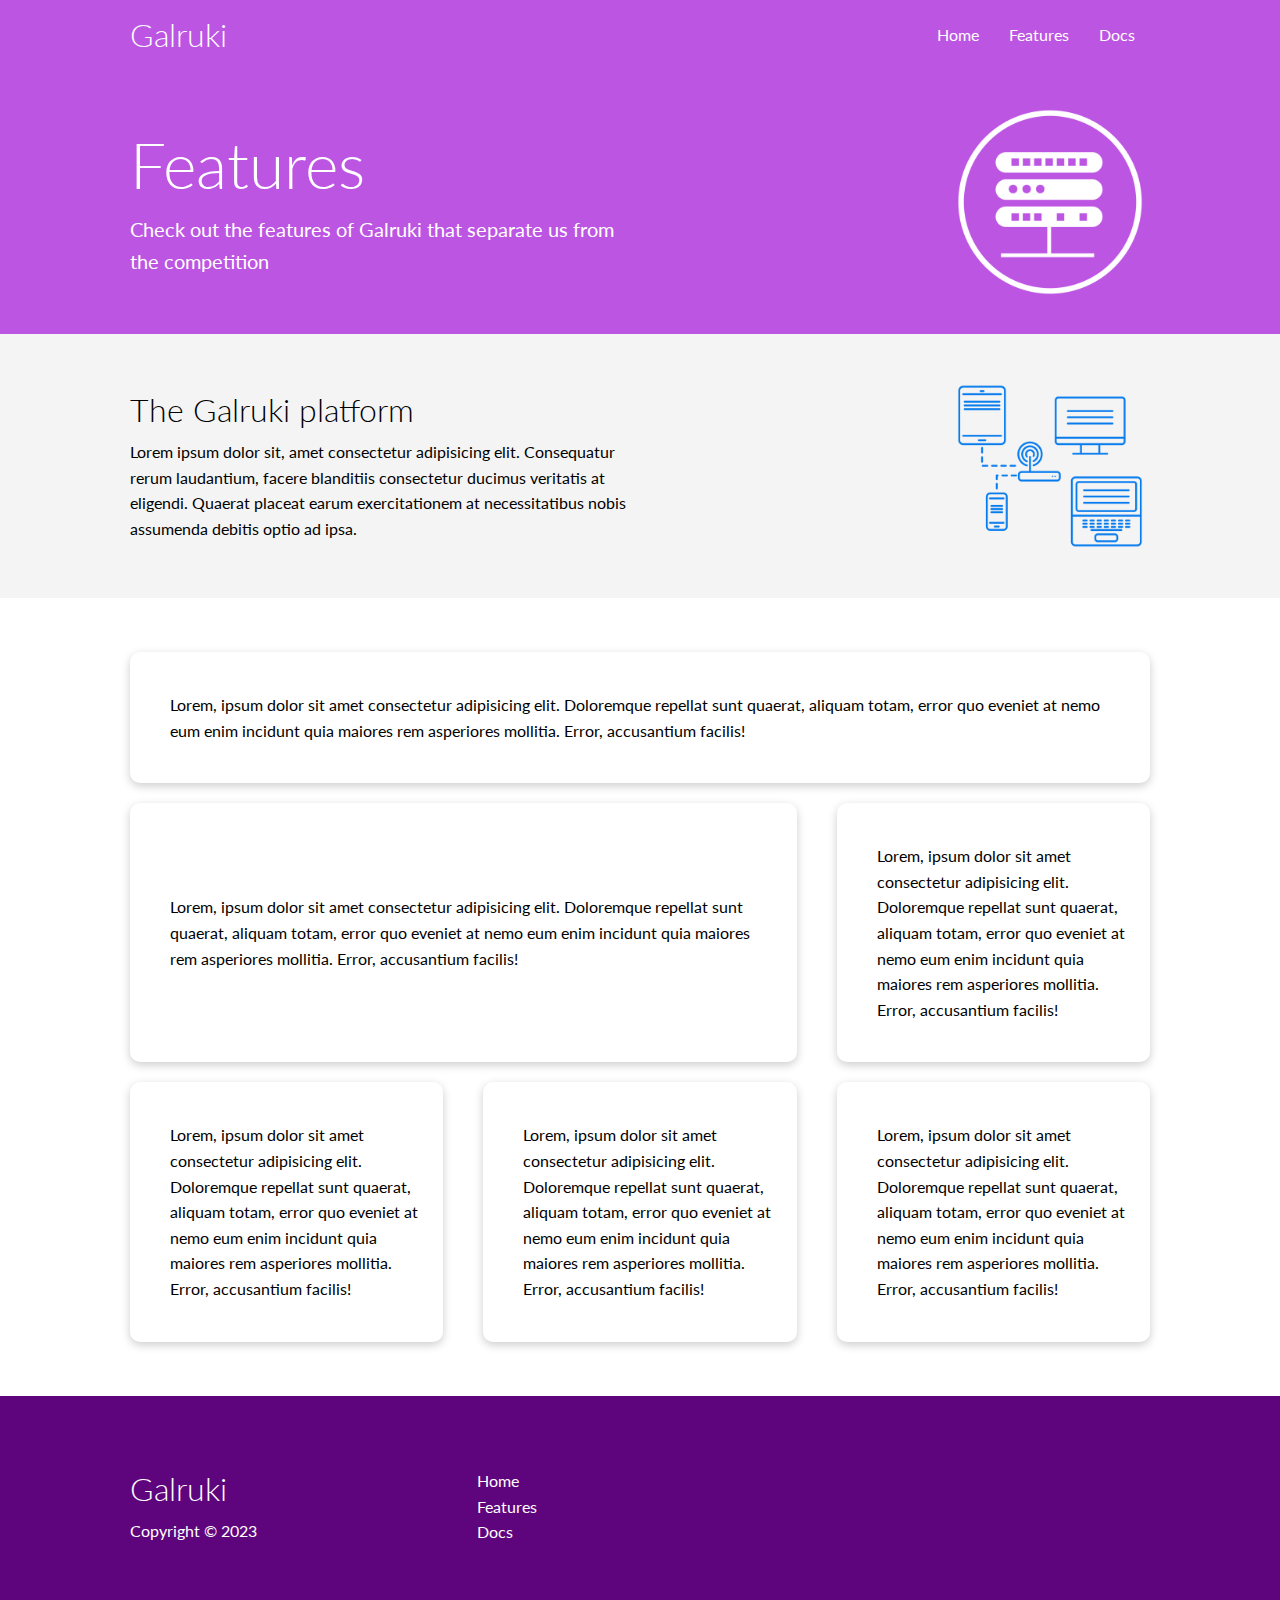
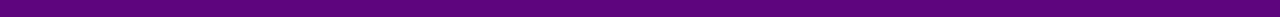
==== features.html @ ae35f064 "first commit" ====
<!DOCTYPE html>
<html lang="en">

<head>
  <meta charset="UTF-8">
  <meta name="viewport" content="width=device-width, initial-scale=1.0">
  <link rel="stylesheet" href="https://cdnjs.cloudflare.com/ajax/libs/font-awesome/6.4.2/css/all.min.css"
    integrity="sha512-z3gLpd7yknf1YoNbCzqRKc4qyor8gaKU1qmn+CShxbuBusANI9QpRohGBreCFkKxLhei6S9CQXFEbbKuqLg0DA=="
    crossorigin="anonymous" referrerpolicy="no-referrer" />
  <link rel="stylesheet" href="css/style.css">
  <link rel="stylesheet" href="css/utiities.css">
  <title>features</title>
</head>

<body>
  <!-- Navbar -->
  <div class="navbar">
    <div class="container flex">
      <h1 class="logo">Galruki</h1>
      <nav>
        <ul>
          <li><a href="index.html">Home</a></li>
          <li><a href="features.html">Features</a></li>
          <li><a href="docs.html">Docs</a></li>
        </ul>
      </nav>
    </div>
  </div>

  <!-- Head -->
  <section class="features-head bg-primary py-3">
    <div class="container grid">
      <div>
        <h1 class="xl">Features</h1>
        <p class="lead">Check out the features of Galruki that separate us from the competition</p>
      </div>
      <img src="images/server.png" alt="">
    </div>
  </section>

  <!-- Sub head -->
  <section class="features-sub-head bg-light py-3">
    <div class="container grid">
      <div>
        <h1 class="md">The Galruki platform</h1>
        <p>Lorem ipsum dolor sit, amet consectetur adipisicing elit. Consequatur rerum laudantium, facere blanditiis
          consectetur ducimus veritatis at eligendi. Quaerat placeat earum exercitationem at necessitatibus nobis
          assumenda debitis optio ad ipsa.</p>
      </div>
      <img src="images/server2.png" alt="">
    </div>
  </section>

  <section class="features-main my-2">
    <div class="container grid grid-3">
      <div class="card flex">
        <i class="fas fa-server fa-3x"></i>
        <p>Lorem, ipsum dolor sit amet consectetur adipisicing elit. Doloremque repellat sunt quaerat, aliquam totam,
          error quo eveniet at nemo eum enim incidunt quia maiores rem asperiores mollitia. Error, accusantium facilis!
        </p>
      </div>
      <div class="card flex">
        <i class="fas fa-server fa-3x"></i>
        <p>Lorem, ipsum dolor sit amet consectetur adipisicing elit. Doloremque repellat sunt quaerat, aliquam totam,
          error quo eveniet at nemo eum enim incidunt quia maiores rem asperiores mollitia. Error, accusantium facilis!
        </p>
      </div>
      <div class="card flex">
        <i class="fas fa-server fa-3x"></i>
        <p>Lorem, ipsum dolor sit amet consectetur adipisicing elit. Doloremque repellat sunt quaerat, aliquam totam,
          error quo eveniet at nemo eum enim incidunt quia maiores rem asperiores mollitia. Error, accusantium facilis!
        </p>
      </div>
      <div class="card flex">
        <i class="fas fa-server fa-3x"></i>
        <p>Lorem, ipsum dolor sit amet consectetur adipisicing elit. Doloremque repellat sunt quaerat, aliquam totam,
          error quo eveniet at nemo eum enim incidunt quia maiores rem asperiores mollitia. Error, accusantium facilis!
        </p>
      </div>
      <div class="card flex">
        <i class="fas fa-server fa-3x"></i>
        <p>Lorem, ipsum dolor sit amet consectetur adipisicing elit. Doloremque repellat sunt quaerat, aliquam totam,
          error quo eveniet at nemo eum enim incidunt quia maiores rem asperiores mollitia. Error, accusantium facilis!
        </p>
      </div>
      <div class="card flex">
        <i class="fas fa-server fa-3x"></i>
        <p>Lorem, ipsum dolor sit amet consectetur adipisicing elit. Doloremque repellat sunt quaerat, aliquam totam,
          error quo eveniet at nemo eum enim incidunt quia maiores rem asperiores mollitia. Error, accusantium facilis!
        </p>
      </div>
    </div>
  </section>

  <!-- FOOTER -->
  <footer class="footer bg-dark py-5">
    <div class="container grid grid-3">
      <div>
        <h1>Galruki</h1>
        <p>Copyright &copy; 2023</p>
      </div>
      <nav>
        <ul>
          <li><a href="index.html" style="color: white;">Home</a></li>
          <li><a href="features.html" style="color: white;">Features</a></li>
          <li><a href="docs.html" style="color: white;">Docs</a></li>
        </ul>
      </nav>
      <div class="social">
        <a href="#"><i class="fab fa-github fa-2x" style="color: white;"></i></a>
        <a href="#"><i class="fab fa-facebook fa-2x" style="color: rgb(59, 89, 152);"></i></a>
        <a href="#"><i class="fab fa-twitter fa-2x" style="color: rgb(29, 161, 242);"></i></a>
        <a href="#"><i class="fab fa-instagram fa-2x" style="color: rgb(251, 63, 141);"></i></a>
      </div>
    </div>

  </footer>
</body>

</html>
---- css/style.css ----
@import url('https://fonts.googleapis.com/css2?family=Lato:wght@300&display=swap');

:root {
  --primary-color: #bd55e3;
  --secondary-color: #590378;
  --dark-color: #5e057e;
  --light-color: #f4f4f4;
  --success-color: rgb(10, 186, 10);
  --error-color: red;
}

* {
  box-sizing: border-box;
  padding: 0;
  margin: 0;
}

body {
  font-family: 'Lato', sans-serif;
  color: #333;
  line-height: 1.6;
}

ul {
  list-style-type: none;
}

a {
  text-decoration: none;
  color: #333;
}

h1,
h2 {
  font-weight: 300;
  line-height: 1.2;
  margin: 10px 0;
}

p {
  margin: 10px 0;
}

img {
  width: 100%;
}

code,
pre {
  background: #333;
  color: white;
  padding: 10px;
}

.hidden {
  visibility: hidden;
  height: 0;
}

/* navbar */
.navbar {
  background-color: var(--primary-color);
  color: white;
  height: 70px;
}

.navbar ul {
  display: flex;
}

.navbar a {
  color: white;
  padding: 10px;
  margin: 0 5px;
}

.navbar a:hover {
  border-bottom: 2px white solid;
}

.navbar .flex {
  justify-content: space-between;
}

/* .showcase */

.showcase {
  height: 400px;
  background-color: var(--primary-color);
  color: white;
  position: relative;
}

.showcase h1 {
  font-size: 40px;
}

.showcase p {
  margin: 20px 0;
}

.showcase .grid {
  grid-template-columns: 55% 45%;
  gap: 30px;
  overflow: visible;
}

.showcase-text {
  animation: slideInFromLeft 1s ease-in;
}

.showcase-form {
  position: relative;
  top: 60px;
  height: 350px;
  padding: 40px;
  width: 400px;
  z-index: 100;
  justify-self: flex-end;
  animation: slideInFromRight 1s ease-in;
}

.showcase-form .form-control {
  margin: 30px 0;
}

.showcase-form input[type='text'],
.showcase-form input[type='email'] {
  border: 0;
  border-bottom: 1px solid gray;
  width: 100%;
  padding: 3px;
  font-size: 16px;
}

.showcase-form input:focus {
  outline: none;
}

.showcase::before,
.showcase::after {
  content: '';
  position: absolute;
  height: 100px;
  bottom: -70px;
  right: 0;
  left: 0;
  background: white;
  transform: skewY(-4deg);
  -webkit-transform: skewY(-4deg);
  -moz-transform: skewY(-4deg);
  -ms-transform: skewY(-4deg);
}

/* Stats */
.stats {
  padding-top: 100px;
  animation: slideInFromBottom 1s ease-in;
}

.stats-heading {
  max-width: 500px;
  margin: auto;
}

.stats .grid h3 {
  font-size: 35px;
}

.stats .grid p {
  font-size: 20px;
  font-weight: bold;
}

/* CLI */
.cli .grid {
  grid-template-columns: repeat(3, 1fr);
  grid-template-rows: repeat(2, 1fr);
}

.cli .grid>*:first-child {
  grid-column: 1 / span 2;
  grid-row: 1 / span 2;
}

.cloud .grid {
  grid-template-columns: 4fr 3fr;
}

.languages .flex {
  flex-wrap: wrap;
}

.languages .card {
  cursor: pointer;
  text-align: center;
  margin: 18px 10px 40px;
  transition: transform 0.2s ease-in;
}

.languages .card h4 {
  font-size: 20px;
  margin-bottom: 10px;
}

.languages .card:hover {
  transform: translateY(-15px);
}

/* Features */
.features-head img,
.docs-head img {
  width: 200px;
  justify-self: flex-end;
}

.features-sub-head img {
  width: 200px;
  justify-self: flex-end;
}

.features-main .card>i {
  margin-right: 20px;
}

.features-main .grid {
  padding: 30px;
}

.features-main .grid>*:first-child {
  grid-column: 1 / span 3;
}

.features-main .grid>*:nth-child(2) {
  grid-column: 1 / span 2;
}

/* Docs */
.docs-main h3 {
  margin: 20px 0;
}

.docs-main .grid {
  grid-template-columns: 1fr 2fr;
  align-items: flex-start;
}

.docs-main nav li {
  font-size: 17px;
  padding-bottom: 5px;
  margin-bottom: 5px;
  border-bottom: 1px #ccc solid;
}

.docs-main a:hover {
  font-weight: bolder;
}

.footer .social a {
  margin: 0 10px;
}

/* Animations */
@keyframes slideInFromLeft {
  0% {
    transform: translateX(-100%);
  }

  100% {
    transform: translateX(0);
  }
}

@keyframes slideInFromRight {
  0% {
    transform: translateX(100%);
  }

  100% {
    transform: translateX(0);
  }
}

@keyframes slideInFromTop {
  0% {
    transform: translateY(-100%);
  }

  100% {
    transform: translateX(0);
  }
}

@keyframes slideInFromBottom {
  0% {
    transform: translateY(100%);
  }

  100% {
    transform: translateX(0);
  }
}

/* Tablets and under */
@media(max-width: 768px) {

  .grid,
  .showcase .grid,
  .stats .grid,
  .cli .grid,
  .cloud .grid,
  .features-main .grid,
  .docs-main .grid {
    grid-template-columns: 1fr;
    grid-template-rows: 1fr;
  }

  .showcase {
    height: auto;
  }

  .showcase-text {
    text-align: center;
    margin-top: 40px;
  }

  .showcase-form {
    justify-self: center;
    margin: auto;
  }

  .cli .grid>*:first-child {
    grid-column: 1;
    grid-row: 1;
  }

  .features-head,
  .features-sub-head,
  .docs-head {
    text-align: center;
  }

  .features-head img,
  .features-sub-head img,
  .docs-head img {
    justify-self: center;
  }

  .features-main .grid>*:first-child,
  .features-main .grid>*:nth-child(2) {
    grid-column: 1;
  }
}

/* Mobile */
@media(max-width: 500px) {
  .navbar {
    height: 110px;
  }

  .navbar .flex {
    flex-direction: column;
  }

  .showcase-form {
    width: 300px;
  }

  .navbar ul {
    padding: 10px;
    background-color: rgba(0, 0, 0, 0.1);
  }
}
---- css/utiities.css ----
:root {
  --primary-color: #bd55e3;
  --secondary-color: #590378;
  --dark-color: #5e057e;
  --light-color: #f4f4f4;
  --success-color: rgb(10, 186, 10);
  --error-color: red;
}

/* Utilities */
.container {
  max-width: 1100px;
  margin: 0 auto;

  padding: 0 40px;
}

.card {
  background-color: white;
  color: black;
  border-radius: 10px;
  box-shadow: 0 3px 10px rgba(0, 0, 0, 0.2);
  padding: 20px;
  margin: 10px;
}

.btn {
  display: inline-block;
  padding: 10px 30px;
  background-color: var(--primary-color);
  color: white;
  border-radius: 5px;
  border: none;
  cursor: pointer;
}

.btn-outline {
  background-color: transparent;
  border: 2px white dashed;
}

.btn:hover {
  transform: scale(0.98);
}

/* Backgrounds & colored buttons */
.bg-primary,
.btn-primary {
  background-color: var(--primary-color);
  color: white;
}

.bg-secondary,
.btn-secondary {
  background-color: var(--secondary-color);
  color: white;
}

.bg-dark,
.btn-dark {
  background-color: var(--dark-color);
  color: white;
}

.bg-light,
.btn-light {
  background-color: var(--light-color);
  color: black;
}

/* Text Colors */
.text-primary {
  color: var(--primary-color);
}

.text-secondary {
  color: var(--secondary-color);
}

.text-dark {
  color: var(--dark-color);
}

.text-light {
  color: var(--light-color);
}

/* Text sizes */
.lead {
  font-size: 20px;
}

.sm {
  font-size: 1rem;
}

.md {
  font-size: 2rem;
}

.lg {
  font-size: 3rem;
}

.xl {
  font-size: 4rem;
}

.text-center {
  text-align: center;
}

/* Alert */
.alert {
  background-color: var(--light-color);
  padding: 10px 20px;
  font-weight: bold;
  margin: 15px 0;
}

.alert i {
  margin-right: 10px;
}

.alert-success {
  background-color: var(--success-color);
  color: white;
}

.alert-error {
  background-color: var(--error-color);
  color: white;
}

.flex {
  display: flex;
  justify-content: center;
  align-items: center;
  height: 100%;
}

.grid {
  display: grid;
  grid-template-columns: repeat(2, 1fr);
  gap: 20px;
  justify-content: center;
  align-items: center;
  height: 100%;
}

.grid-3 {
  grid-template-columns: repeat(3, 1fr);
}

/* Margin */
.my-1 {
  margin: 1rem 0;
}

.my-2 {
  margin: 1.5rem 0;
}

.my-3 {
  margin: 2rem 0;
}

.my-4 {
  margin: 3rem 0;
}

.my-5 {
  margin: 4rem 0;
}

/*  */
.m-1 {
  margin: 1rem;
}

.m-2 {
  margin: 1.5re;
}

.m-3 {
  margin: 2rem;
}

.m-4 {
  margin: 3rem;
}

.m-5 {
  margin: 4rem;
}

/* Padding */
.py-1 {
  padding: 1rem 0;
}

.py-2 {
  padding: 1.5rem 0;
}

.py-3 {
  padding: 2rem 0;
}

.py-4 {
  padding: 3rem 0;
}

.py-5 {
  padding: 4rem 0;
}

/*  */

.p-1 {
  padding: 1rem 0;
}

.p-2 {
  padding: 1.5rem 0;
}

.p-3 {
  padding: 2rem 0;
}

.p-4 {
  padding: 3rem 0;
}

.p-5 {
  padding: 4rem 0;
}
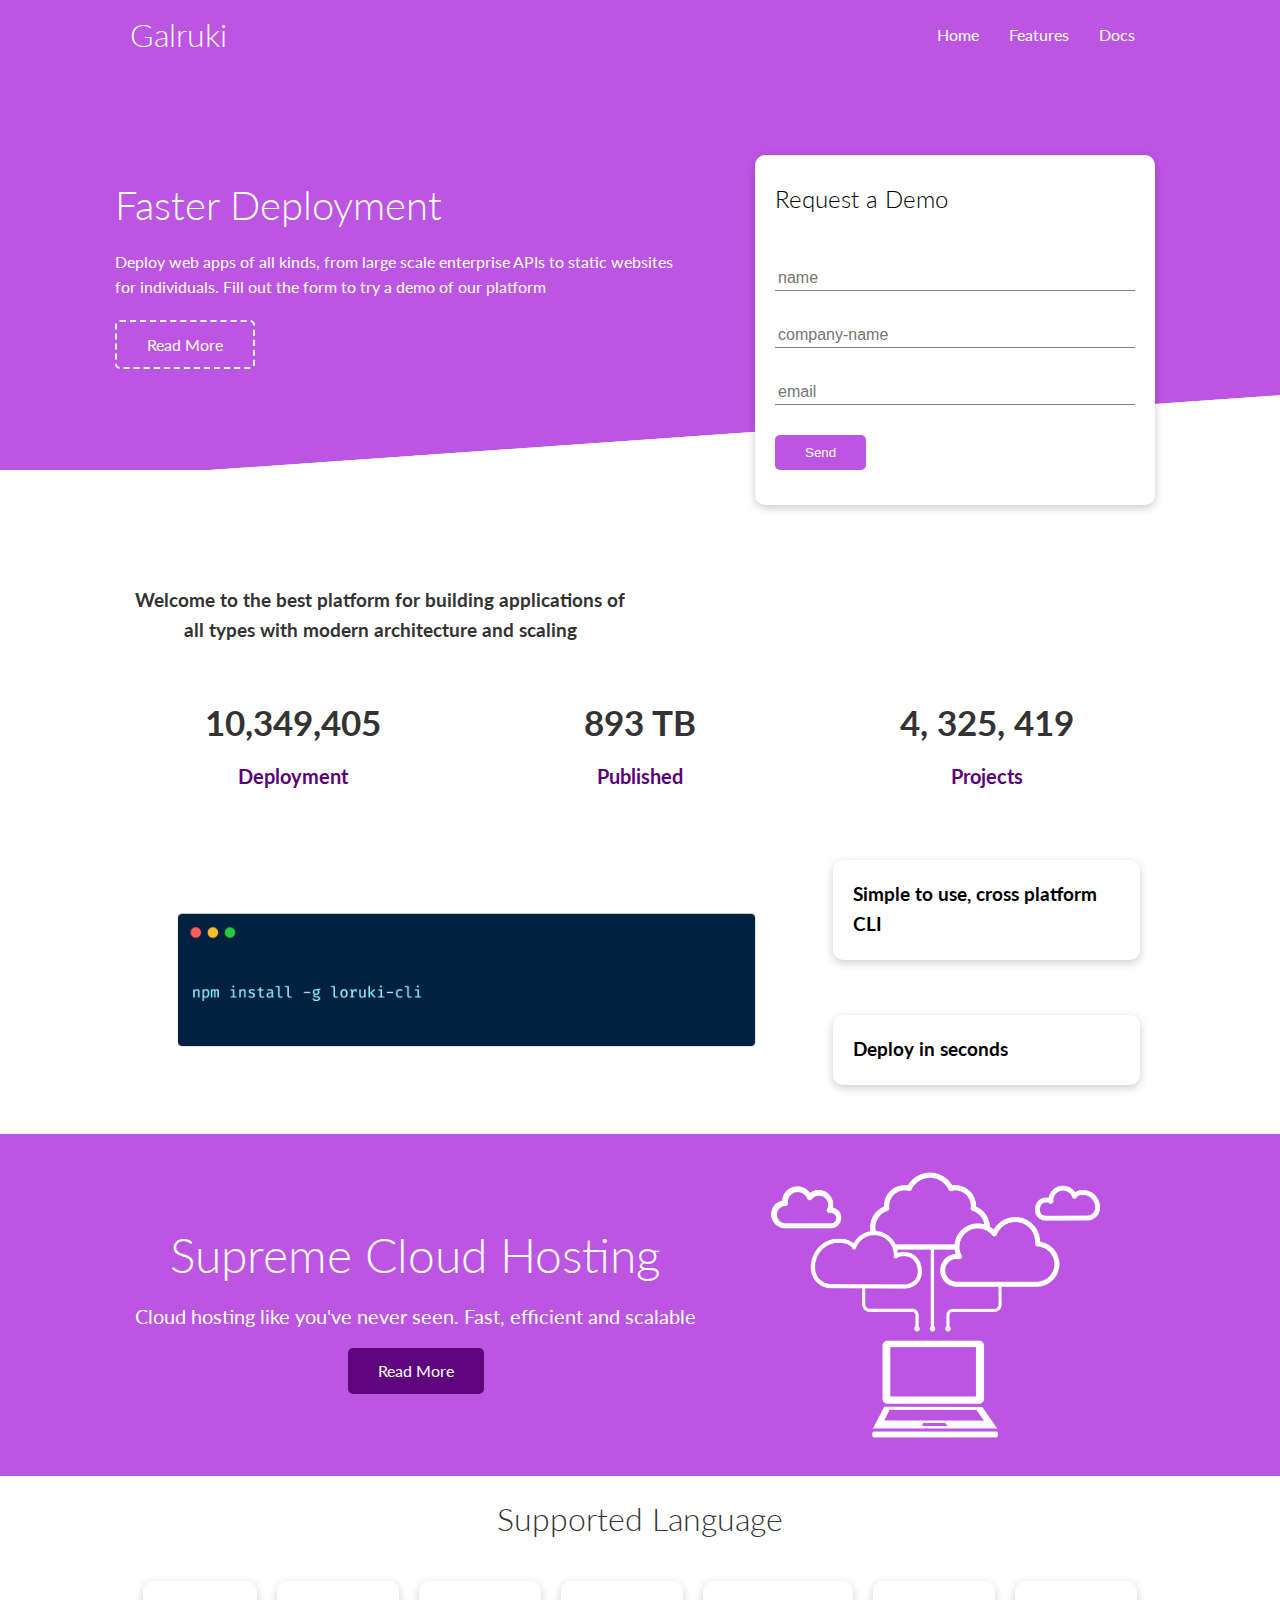
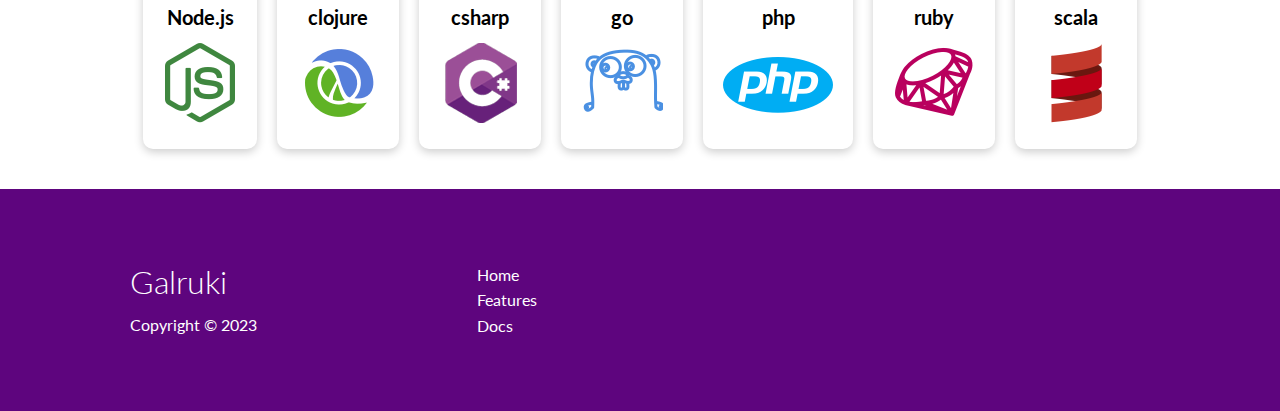
==== commit 355a3886: "Update features.html" ====
--- a/features.html
+++ b/features.html
@@ -9,8 +9,9 @@
     crossorigin="anonymous" referrerpolicy="no-referrer" />
   <link rel="stylesheet" href="css/style.css">
   <link rel="stylesheet" href="css/utiities.css">
-  <title>features</title>
+  <title>Galruki | Cloud Hosting for everyone</title>
 </head>
+<!-- -5:12 -->
 
 <body>
   <!-- Navbar -->
@@ -27,67 +28,126 @@
     </div>
   </div>
 
-  <!-- Head -->
-  <section class="features-head bg-primary py-3">
+  <!-- Showcase -->
+  <section class="showcase">
     <div class="container grid">
-      <div>
-        <h1 class="xl">Features</h1>
-        <p class="lead">Check out the features of Galruki that separate us from the competition</p>
+      <div class="showcase-text">
+        <h1>Faster Deployment</h1>
+        <p>Deploy web apps of all kinds, from large scale enterprise APIs to static websites for individuals. Fill out
+          the form to
+          try a demo of our platform</p>
+        <a href="features.html" class="btn btn-outline">Read More</a>
       </div>
-      <img src="images/server.png" alt="">
+
+      <div class="showcase-form card">
+        <h2>Request a Demo</h2>
+        <form name="contact" netlify-honeypot="bot-field" method="POST" data-netlify="true">
+          <input type="hidden" name="contact" value="contact">
+          <p class="hidden">
+            <label>
+              Don’t fill this out if you’re human: <input name="bot-field" />
+            </label>
+          </p>
+          <div class="form-control">
+            <input type="text" name="Name" placeholder="name" required>
+          </div>
+          <div class="form-control">
+            <input type="text" name="company Name" placeholder="company-name" required>
+          </div>
+          <div class="form-control">
+            <input type="email" name="email" placeholder="email" required>
+          </div>
+          <input type="submit" value="Send" class="btn btn-primary">
+        </form>
+      </div>
     </div>
   </section>
 
-  <!-- Sub head -->
-  <section class="features-sub-head bg-light py-3">
-    <div class="container grid">
-      <div>
-        <h1 class="md">The Galruki platform</h1>
-        <p>Lorem ipsum dolor sit, amet consectetur adipisicing elit. Consequatur rerum laudantium, facere blanditiis
-          consectetur ducimus veritatis at eligendi. Quaerat placeat earum exercitationem at necessitatibus nobis
-          assumenda debitis optio ad ipsa.</p>
+  <!-- Stats -->
+  <section class="stats">
+    <div class="container">
+      <h3 class="stats-heading text-center my-1">
+        Welcome to the best platform for building applications of all types with modern architecture and scaling
+      </h3>
+
+      <div class="grid grid-3 text-center my-4">
+        <div>
+          <i class="fas fa-server fa-3x"></i>
+          <h3>10,349,405</h3>
+          <p class="text-secondary">Deployment</p>
+        </div>
+        <div>
+          <i class="fas fa-upload fa-3x"></i>
+          <h3>893 TB</h3>
+          <p class="text-secondary">Published</p>
+        </div>
+        <div>
+          <i class="fas fa-project-diagram fa-3x"></i>
+          <h3>4, 325, 419</h3>
+          <p class="text-secondary">Projects</p>
+        </div>
       </div>
-      <img src="images/server2.png" alt="">
     </div>
   </section>
 
-  <section class="features-main my-2">
-    <div class="container grid grid-3">
-      <div class="card flex">
-        <i class="fas fa-server fa-3x"></i>
-        <p>Lorem, ipsum dolor sit amet consectetur adipisicing elit. Doloremque repellat sunt quaerat, aliquam totam,
-          error quo eveniet at nemo eum enim incidunt quia maiores rem asperiores mollitia. Error, accusantium facilis!
-        </p>
+  <!-- Cli -->
+  <section class="cli">
+    <div class="container grid">
+      <img src="images/cli.png" alt="cli">
+      <div class="card">
+        <h3>Simple to use, cross platform CLI</h3>
       </div>
-      <div class="card flex">
-        <i class="fas fa-server fa-3x"></i>
-        <p>Lorem, ipsum dolor sit amet consectetur adipisicing elit. Doloremque repellat sunt quaerat, aliquam totam,
-          error quo eveniet at nemo eum enim incidunt quia maiores rem asperiores mollitia. Error, accusantium facilis!
-        </p>
+      <div class="card">
+        <h3>Deploy in seconds</h3>
       </div>
-      <div class="card flex">
-        <i class="fas fa-server fa-3x"></i>
-        <p>Lorem, ipsum dolor sit amet consectetur adipisicing elit. Doloremque repellat sunt quaerat, aliquam totam,
-          error quo eveniet at nemo eum enim incidunt quia maiores rem asperiores mollitia. Error, accusantium facilis!
-        </p>
+    </div>
+  </section>
+
+  <!-- CLOUD -->
+  <section class="cloud bg-primary my-2 py-2">
+    <div class="container grid">
+      <div class="text-center">
+        <h2 class="lg">Supreme Cloud Hosting</h2>
+        <p class="lead my-1">Cloud hosting like you've never seen. Fast, efficient and scalable</p>
+        <a href="features.html" class="btn btn-dark">Read More</a>
       </div>
-      <div class="card flex">
-        <i class="fas fa-server fa-3x"></i>
-        <p>Lorem, ipsum dolor sit amet consectetur adipisicing elit. Doloremque repellat sunt quaerat, aliquam totam,
-          error quo eveniet at nemo eum enim incidunt quia maiores rem asperiores mollitia. Error, accusantium facilis!
-        </p>
+      <img src="images/cloud.png" alt="cloud">
+    </div>
+  </section>
+
+  <!-- Languages -->
+  <section class="languages">
+    <h2 class="md text-center my-2">
+      Supported Language
+    </h2>
+    <div class="container flex">
+      <div class="card">
+        <h4>Node.js</h4>
+        <img src="images/logos/node.png" alt="">
       </div>
-      <div class="card flex">
-        <i class="fas fa-server fa-3x"></i>
-        <p>Lorem, ipsum dolor sit amet consectetur adipisicing elit. Doloremque repellat sunt quaerat, aliquam totam,
-          error quo eveniet at nemo eum enim incidunt quia maiores rem asperiores mollitia. Error, accusantium facilis!
-        </p>
+      <div class="card">
+        <h4>clojure</h4>
+        <img src="images/logos/clojure.png" alt="">
       </div>
-      <div class="card flex">
-        <i class="fas fa-server fa-3x"></i>
-        <p>Lorem, ipsum dolor sit amet consectetur adipisicing elit. Doloremque repellat sunt quaerat, aliquam totam,
-          error quo eveniet at nemo eum enim incidunt quia maiores rem asperiores mollitia. Error, accusantium facilis!
-        </p>
+      <div class="card">
+        <h4>csharp</h4>
+        <img src="images/logos/csharp.png" alt="">
+      </div>
+      <div class="card">
+        <h4>go</h4>
+        <img src="images/logos/go.png" alt="">
+      </div>
+      <div class="card">
+        <h4>php</h4>
+        <img src="images/logos/php.png" alt="">
+      </div>
+      <div class="card">
+        <h4>ruby</h4>
+        <img src="images/logos/ruby.png" alt="">
+      </div>
+      <div class="card">
+        <h4>scala</h4>
+        <img src="images/logos/scala.png" alt="">
       </div>
     </div>
   </section>
@@ -117,4 +177,4 @@
   </footer>
 </body>
 
-</html>+</html>
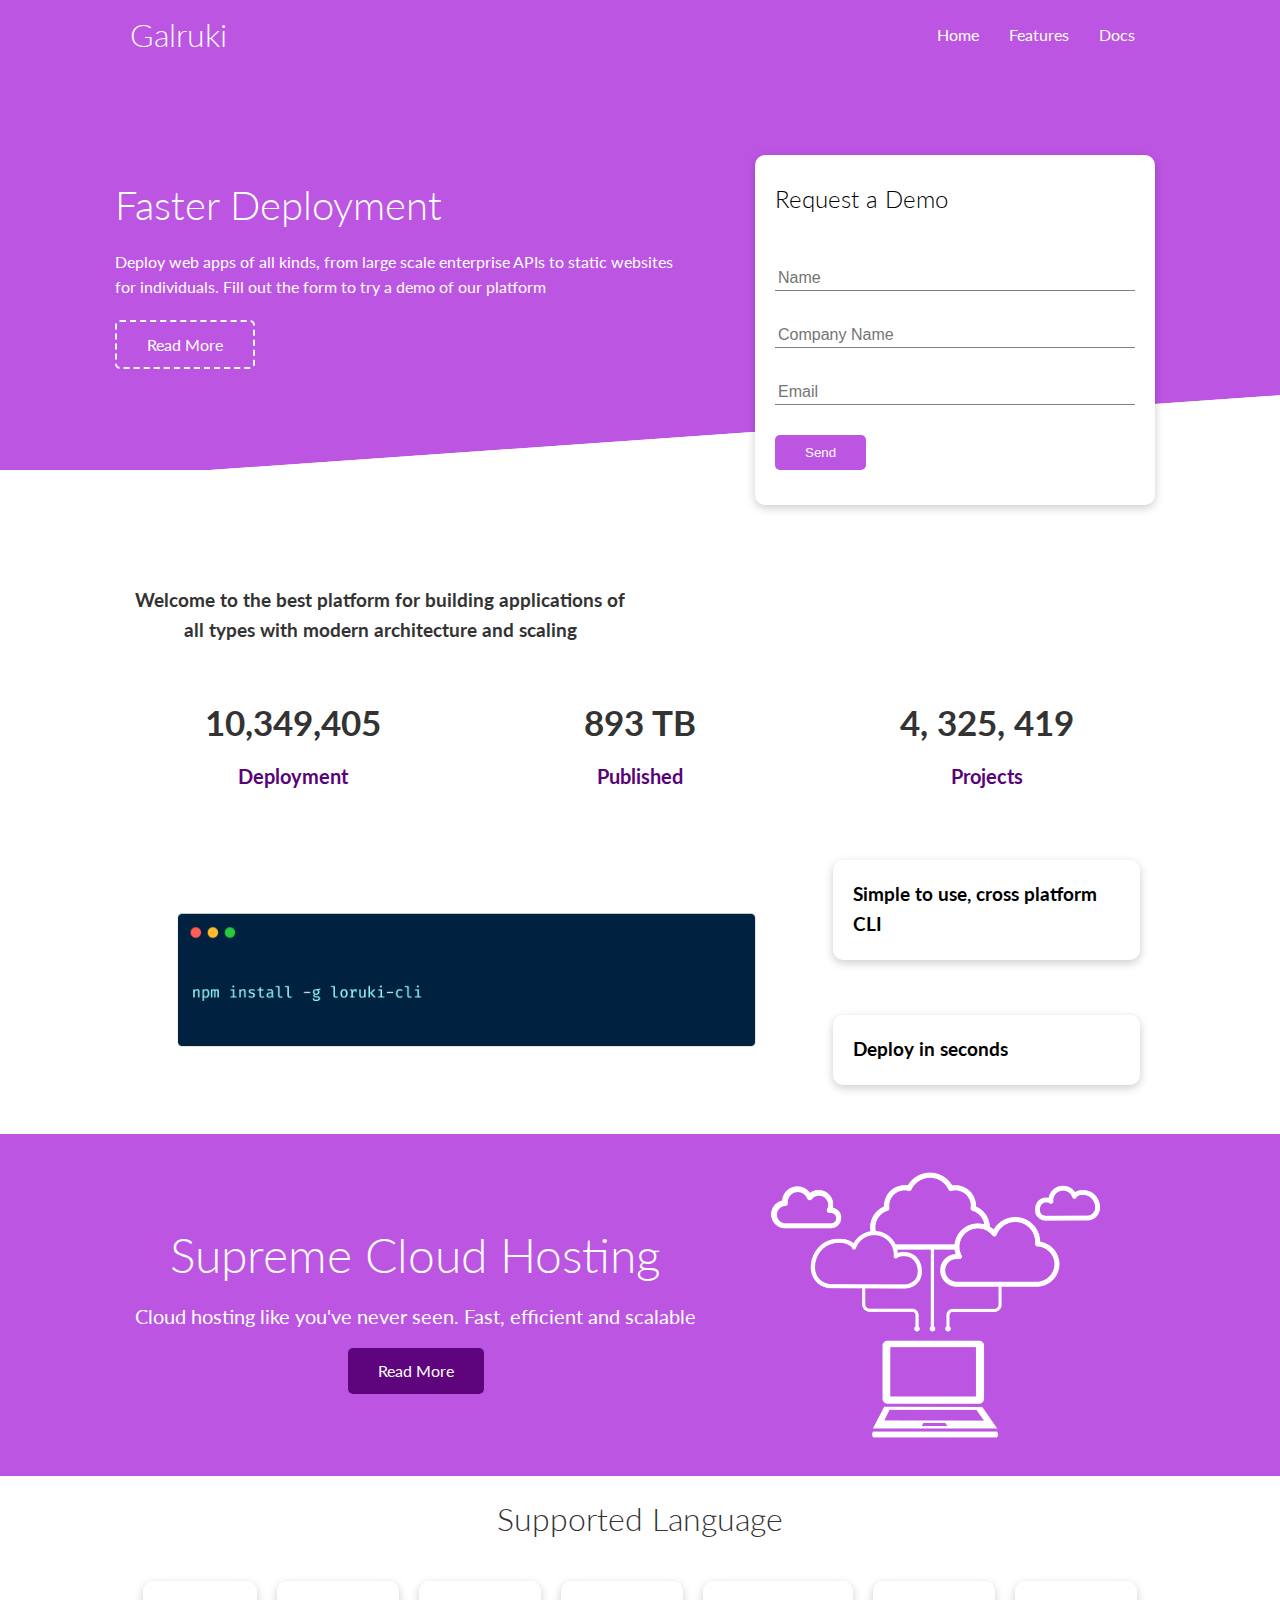
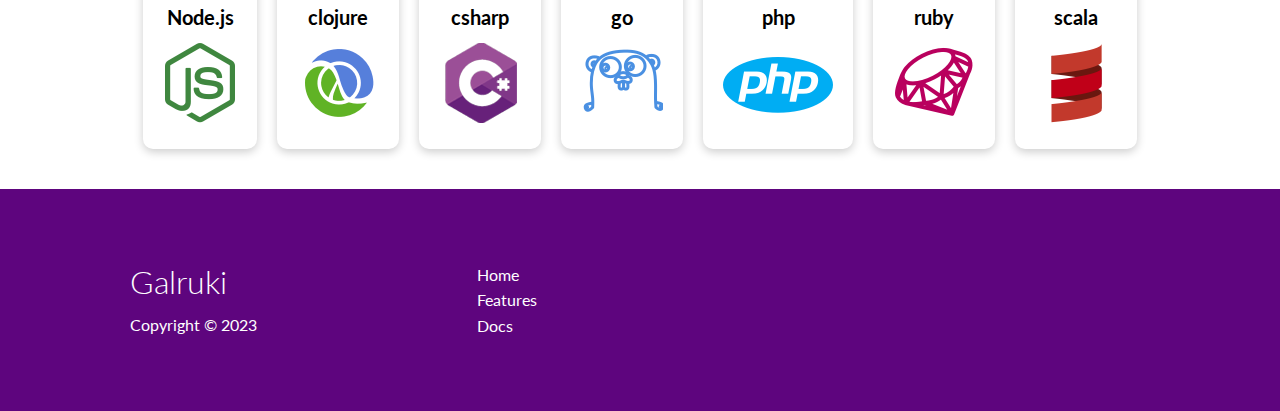
==== commit e62330ed: "Update features.html" ====
--- a/features.html
+++ b/features.html
@@ -42,6 +42,23 @@
       <div class="showcase-form card">
         <h2>Request a Demo</h2>
         <form name="contact" netlify-honeypot="bot-field" method="POST" data-netlify="true">
+          <input type="hidden" name="form-name" value="contact">
+          <p class="hidden">
+            <label>Don’t fill this out if you're human: <input name="bot-field" /></label>
+          </p>
+          <div class="form-control">
+            <input type="text" name="name" placeholder="Name" required>
+          </div>
+          <div class="form-control">
+            <input type="text" name="company" placeholder="Company Name" required>
+          </div>
+          <div class="form-control">
+            <input type="email" name="email" placeholder="Email" required>
+          </div>
+          <input type="submit" value="Send" class="btn btn-primary">
+        </form>
+
+        <!-- <form name="contact" netlify-honeypot="bot-field" method="POST" data-netlify="true">
           <input type="hidden" name="contact" value="contact">
           <p class="hidden">
             <label>
@@ -58,7 +75,7 @@
             <input type="email" name="email" placeholder="email" required>
           </div>
           <input type="submit" value="Send" class="btn btn-primary">
-        </form>
+        </form> -->
       </div>
     </div>
   </section>
